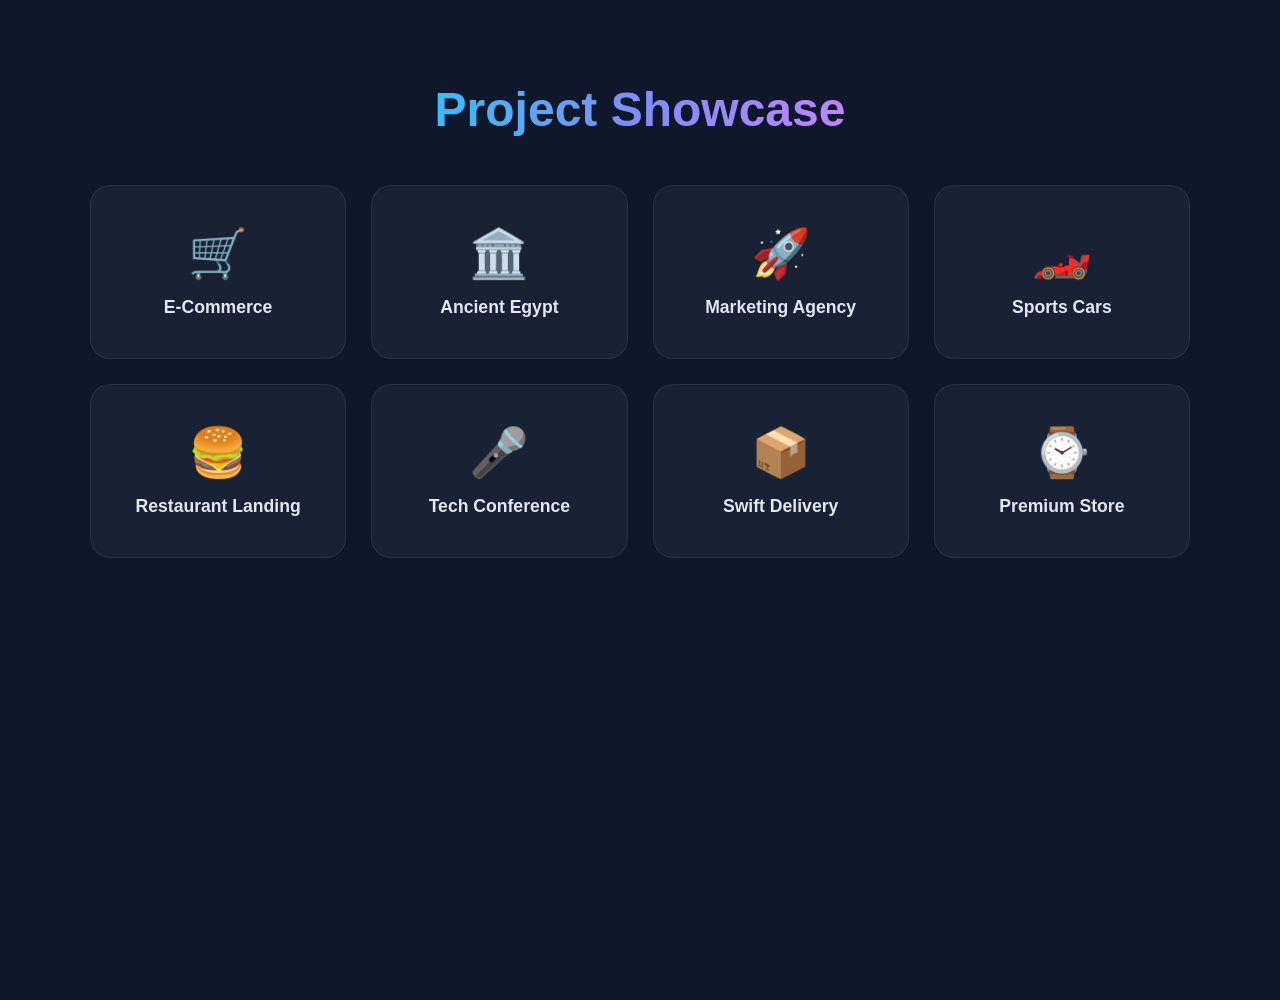
==== index.html @ 30932b74 "Deploy full portfolio with 8 projects" ====
<!DOCTYPE html>
<html lang="en">
<head>
    <meta charset="UTF-8">
    <meta name="viewport" content="width=device-width, initial-scale=1.0">
    <title>Tarek's Portfolio | Projects</title>
    <style>
        /* إعدادات عامة */
        body {
            font-family: 'Plus Jakarta Sans', 'Segoe UI', Roboto, sans-serif;
            background-color: #0f172a;
            color: #f8fafc;
            display: flex;
            flex-direction: column;
            align-items: center;
            padding: 50px 20px;
            margin: 0;
            min-height: 100vh;
        }

        h1 {
            margin-bottom: 3rem;
            font-size: 3rem;
            text-align: center;
            background: linear-gradient(to right, #38bdf8, #818cf8, #c084fc);
            -webkit-background-clip: text;
            -webkit-text-fill-color: transparent;
            font-weight: 800;
        }

        /* حاوية الروابط - Grid متجاوب */
        .container {
            display: grid;
            grid-template-columns: repeat(auto-fill, minmax(250px, 1fr));
            gap: 25px;
            width: 100%;
            max-width: 1100px;
        }

        /* تنسيق الكارت */
        .card {
            background: rgba(30, 41, 59, 0.7);
            backdrop-filter: blur(10px);
            padding: 40px 20px;
            border-radius: 20px;
            text-align: center;
            text-decoration: none;
            color: #e2e8f0;
            font-weight: 600;
            font-size: 1.1rem;
            transition: all 0.4s cubic-bezier(0.175, 0.885, 0.32, 1.275);
            border: 1px solid rgba(51, 65, 85, 0.5);
            display: flex;
            flex-direction: column;
            align-items: center;
            justify-content: center;
        }

        /* تأثير الـ Hover */
        .card:hover {
            transform: translateY(-12px) scale(1.02);
            background-color: #1e293b;
            border-color: #38bdf8;
            box-shadow: 0 20px 30px -10px rgba(0, 0, 0, 0.5), 
                        0 0 15px rgba(56, 189, 248, 0.3);
            color: #38bdf8;
        }

        /* تنسيق الأيقونات */
        .card span {
            font-size: 3rem;
            margin-bottom: 15px;
            display: block;
            transition: transform 0.3s ease;
        }

        .card:hover span {
            transform: scale(1.2) rotate(5deg);
        }

        /* تحسين العرض على الموبايل */
        @media (max-width: 600px) {
            h1 { font-size: 2rem; }
            .container { grid-template-columns: 1fr; }
        }
    </style>
</head>
<body>

    <h1>Project Showcase</h1>

    <div class="container">
        <a href="./e-com/index.html" class="card">
            <span>🛒</span>
            E-Commerce
        </a>
        
        <a href="./egypt/index.html" class="card">
            <span>🏛️</span>
            Ancient Egypt
        </a>
        
        <a href="./markting/index.html" class="card">
            <span>🚀</span>
            Marketing Agency
        </a>
        
        <a href="./s_cars/index.html" class="card">
            <span>🏎️</span>
            Sports Cars
        </a>

        <a href="./restaurant/03-restaurant-landing.html" class="card">
            <span>🍔</span>
            Restaurant Landing
        </a>

        <a href="./web_ai/04-conference-landing.html" class="card">
            <span>🎤</span>
            Tech Conference
        </a>

        <a href="./swift/01-swift-delivery-landing.html" class="card">
            <span>📦</span>
            Swift Delivery
        </a>

        <a href="./store/02-product-store-landing.html" class="card">
            <span>⌚</span>
            Premium Store
        </a>
    </div>

</body>
</html>
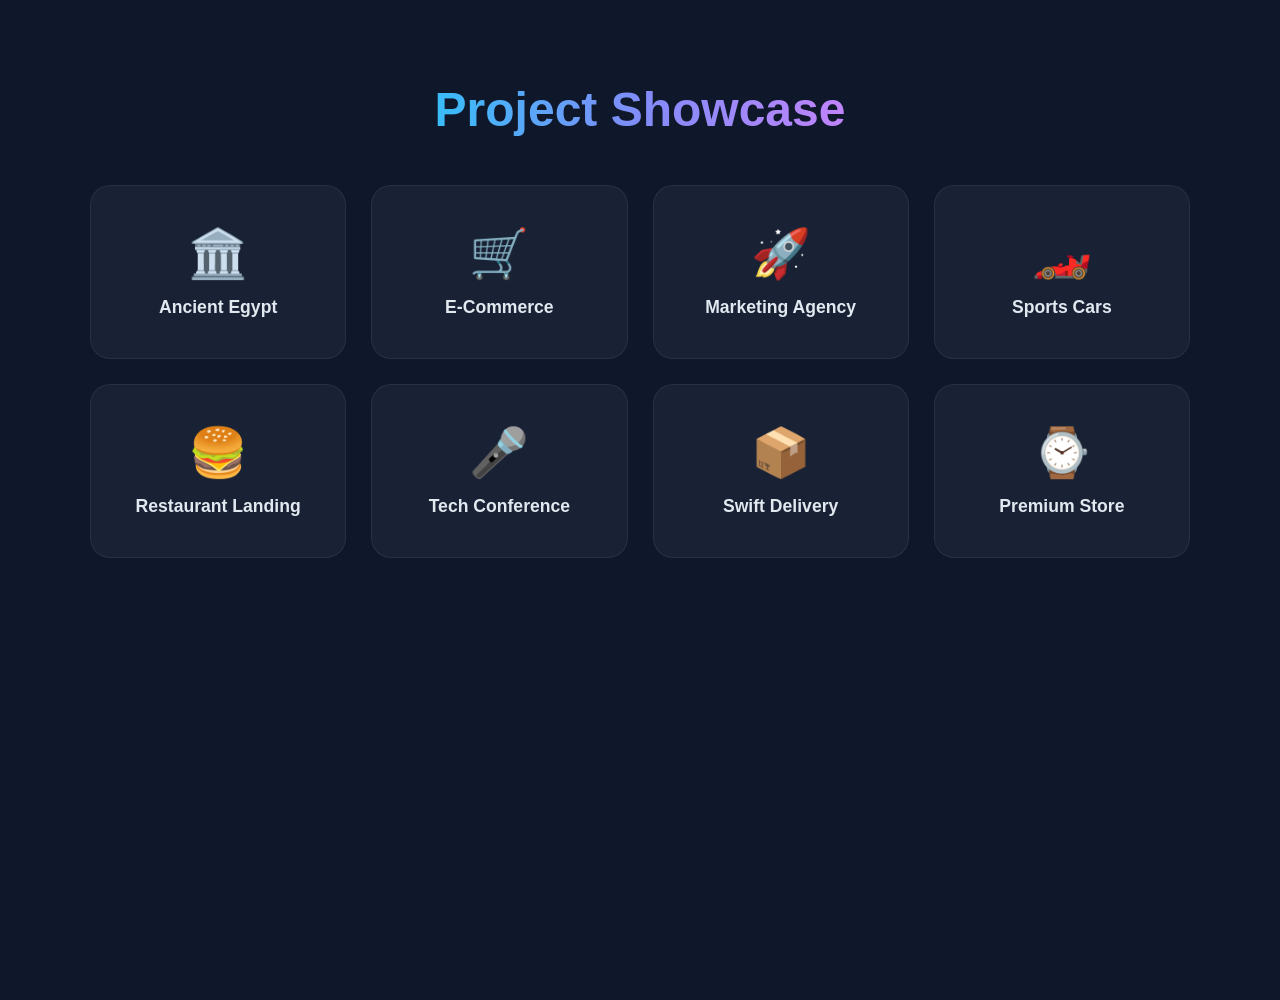
==== commit cc07d55e: "initial commit" ====
--- a/index.html
+++ b/index.html
@@ -90,14 +90,15 @@
     <h1>Project Showcase</h1>
 
     <div class="container">
-        <a href="./e-com/index.html" class="card">
+    
+        
+        <a href="./egy/index.html" class="card">
+            <span>🏛️</span>
+            Ancient Egypt
+        </a>
+            <a href="./e-com/index.html" class="card">
             <span>🛒</span>
             E-Commerce
-        </a>
-        
-        <a href="./egypt/index.html" class="card">
-            <span>🏛️</span>
-            Ancient Egypt
         </a>
         
         <a href="./markting/index.html" class="card">
@@ -110,22 +111,22 @@
             Sports Cars
         </a>
 
-        <a href="./restaurant/03-restaurant-landing.html" class="card">
+        <a href="./restaurant/index.html" class="card">
             <span>🍔</span>
             Restaurant Landing
         </a>
 
-        <a href="./web_ai/04-conference-landing.html" class="card">
+        <a href="./web_ai/index.html" class="card">
             <span>🎤</span>
             Tech Conference
         </a>
 
-        <a href="./swift/01-swift-delivery-landing.html" class="card">
+        <a href="./swift/index.html" class="card">
             <span>📦</span>
             Swift Delivery
         </a>
 
-        <a href="./store/02-product-store-landing.html" class="card">
+        <a href="./store/index.html" class="card">
             <span>⌚</span>
             Premium Store
         </a>
